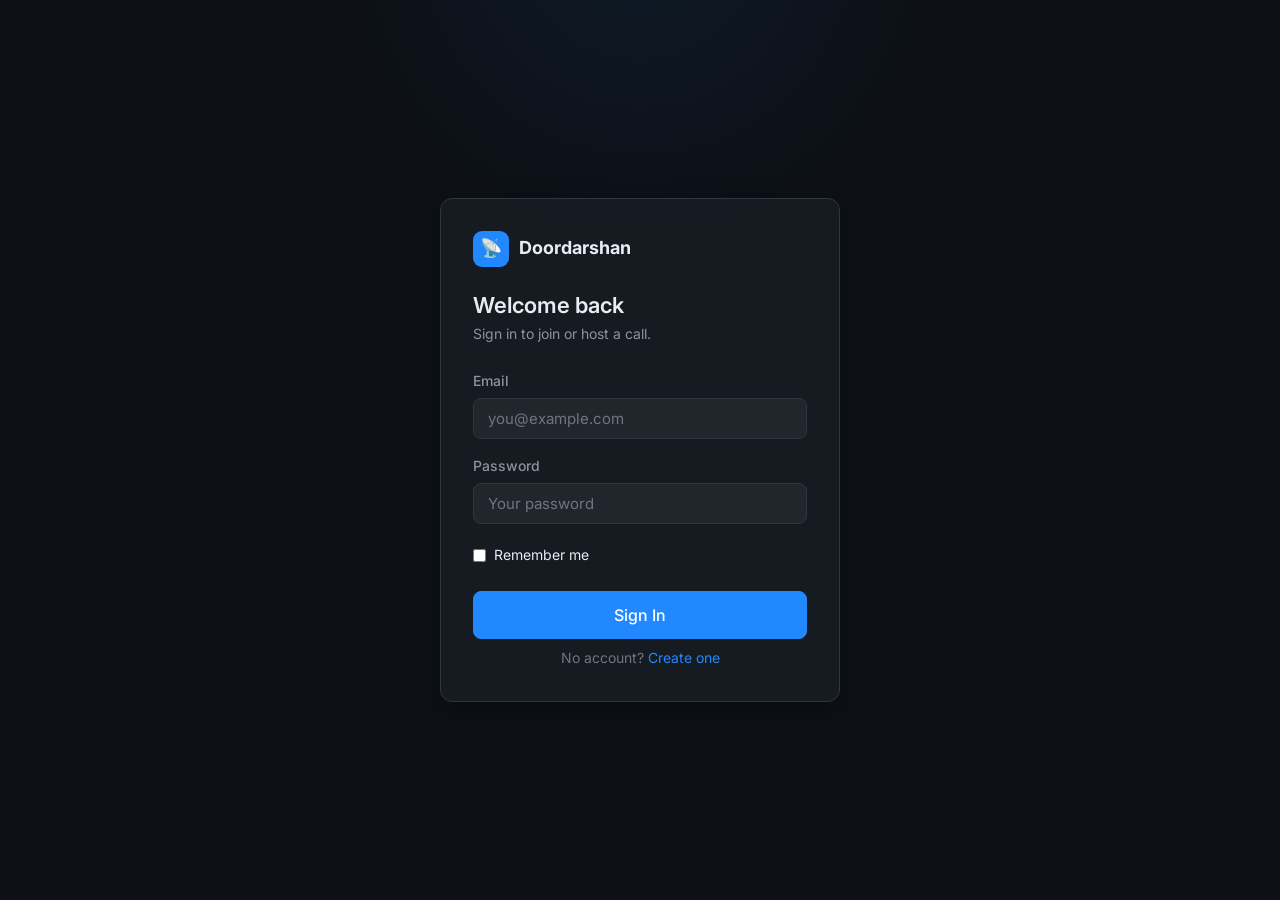
==== client/index.html @ 2a610131 "v0.2.0" ====
<!doctype html>
<html lang="en">
  <head>
    <meta charset="UTF-8" />
    <meta name="viewport" content="width=device-width, initial-scale=1.0" />
    <title>Sign In — Doordarshan</title>
    <link rel="stylesheet" href="css/styles.css" />
    <style>
      /* Page-specific: subtle animated gradient ring around the card */
      .auth-page::before {
        content: "";
        position: fixed;
        top: -40%;
        left: 50%;
        transform: translateX(-50%);
        width: 600px;
        height: 600px;
        background: radial-gradient(
          circle,
          rgba(33, 136, 255, 0.07) 0%,
          transparent 70%
        );
        pointer-events: none;
      }
    </style>
  </head>
  <body>
    <main class="auth-page">
      <div class="auth-card">
        <div class="auth-logo">
          <div class="auth-logo-icon">📡</div>
          Doordarshan
        </div>

        <h2 style="margin-bottom: 0.25rem">Welcome back</h2>
        <p
          class="text-muted"
          style="font-size: 0.875rem; margin-bottom: 1.5rem"
        >
          Sign in to join or host a call.
        </p>

        <div
          id="login-error"
          class="form-error"
          style="
            padding: 0.625rem 0.875rem;
            background: rgba(248, 81, 73, 0.08);
            border: 1px solid rgba(248, 81, 73, 0.3);
            border-radius: 8px;
            margin-bottom: 0.75rem;
          "
        ></div>

        <form class="auth-form" id="login-form" novalidate>
          <div class="form-group">
            <label class="form-label" for="email">Email</label>
            <input
              class="form-input"
              type="email"
              id="email"
              name="email"
              placeholder="you@example.com"
              autocomplete="email"
              required
            />
          </div>

          <div class="form-group">
            <label class="form-label" for="password">Password</label>
            <input
              class="form-input"
              type="password"
              id="password"
              name="password"
              placeholder="Your password"
              autocomplete="current-password"
              required
            />
          </div>

          <div
            class="flex items-center justify-between"
            style="margin-top: 0.25rem"
          >
            <label
              style="
                display: flex;
                align-items: center;
                gap: 0.5rem;
                font-size: 0.875rem;
                cursor: pointer;
              "
            >
              <input type="checkbox" id="remember-me" />
              Remember me
            </label>
          </div>

          <button
            class="btn btn-primary btn-lg w-full"
            type="submit"
            id="login-btn"
            style="margin-top: 0.5rem"
          >
            Sign In
          </button>
        </form>

        <p class="auth-divider">
          No account? <a href="register.html">Create one</a>
        </p>
      </div>
    </main>

    <div id="toast-container"></div>

    <script src="js/api.js"></script>
    <script src="js/auth.js"></script>
    <script>
      "use strict";
      const authUtils = window.DoordarshAuth;
      const api = window.DoordarshApi;

      // Redirect if already authenticated
      authUtils.redirectIfAuthed();

      const form = document.getElementById("login-form");
      const emailEl = document.getElementById("email");
      const passEl = document.getElementById("password");
      const rememberEl = document.getElementById("remember-me");
      const errorEl = document.getElementById("login-error");
      const loginBtn = document.getElementById("login-btn");

      function showError(msg) {
        errorEl.textContent = msg;
        errorEl.classList.add("visible");
      }
      function clearError() {
        errorEl.classList.remove("visible");
      }

      form.addEventListener("submit", async (e) => {
        e.preventDefault();
        clearError();

        const email = emailEl.value.trim();
        const password = passEl.value;

        if (!email || !password) {
          showError("Email and password are required.");
          return;
        }

        loginBtn.disabled = true;
        loginBtn.innerHTML = '<span class="spinner"></span> Signing in…';

        try {
          const { access_token } = await api.login({ email, password });
          authUtils.saveToken(access_token, rememberEl.checked);

          // Decode user id from token payload (sub field) and persist
          const payload = JSON.parse(
            atob(
              access_token.split(".")[1].replace(/-/g, "+").replace(/_/g, "/"),
            ),
          );
          // We store a minimal user object; we'll enrich it later if needed
          authUtils.saveUser({
            id: Number(payload.sub),
            username: email.split("@")[0],
            email,
          });

          window.location.href = "dashboard.html";
        } catch (err) {
          showError(err.message || "Invalid email or password.");
          loginBtn.disabled = false;
          loginBtn.textContent = "Sign In";
        }
      });
    </script>
  </body>
</html>
---- client/css/styles.css ----
@import url("https://fonts.googleapis.com/css2?family=Inter:wght@400;500;600;700&family=JetBrains+Mono:wght@400;600&display=swap");

:root {
  --bg: #0d1117;
  --surface: #161b22;
  --surface-2: #21262d;
  --surface-3: #2d333b;

  --border: #30363d;
  --border-focus: #388bfd;

  --accent: #2188ff;
  --accent-hover: #388bfd;
  --accent-dim: rgba(33, 136, 255, 0.15);

  --success: #3fb950;
  --danger: #f85149;
  --warning: #d29922;
  --info: #79c0ff;

  --text: #e6edf3;
  --text-muted: #8b949e;
  --text-faint: #6e7681;

  --radius: 8px;
  --radius-lg: 12px;
  --shadow: 0 8px 24px rgba(0, 0, 0, 0.4);
  --transition: 150ms ease;
}

*,
*::before,
*::after {
  box-sizing: border-box;
  margin: 0;
  padding: 0;
}

html {
  font-size: 16px;
  height: 100%;
}

body {
  font-family:
    "Inter",
    -apple-system,
    sans-serif;
  font-size: 0.9375rem;
  line-height: 1.6;
  background: var(--bg);
  color: var(--text);
  min-height: 100%;
  -webkit-font-smoothing: antialiased;
}

a {
  color: var(--accent);
  text-decoration: none;
}
a:hover {
  color: var(--accent-hover);
  text-decoration: underline;
}

img,
svg {
  display: block;
}

h1 {
  font-size: 1.75rem;
  font-weight: 700;
  line-height: 1.25;
  letter-spacing: -0.02em;
}
h2 {
  font-size: 1.375rem;
  font-weight: 600;
  line-height: 1.3;
}
h3 {
  font-size: 1.125rem;
  font-weight: 600;
}
h4 {
  font-size: 0.9375rem;
  font-weight: 600;
}

.mono {
  font-family: "JetBrains Mono", monospace;
  font-size: 0.875em;
  letter-spacing: 0.04em;
}

.container {
  width: 100%;
  max-width: 1100px;
  margin: 0 auto;
  padding: 0 1.25rem;
}
.flex {
  display: flex;
}
.flex-col {
  display: flex;
  flex-direction: column;
}
.items-center {
  align-items: center;
}
.justify-between {
  justify-content: space-between;
}
.gap-1 {
  gap: 0.5rem;
}
.gap-2 {
  gap: 1rem;
}
.gap-3 {
  gap: 1.5rem;
}
.gap-4 {
  gap: 2rem;
}
.mt-1 {
  margin-top: 0.5rem;
}
.mt-2 {
  margin-top: 1rem;
}
.mt-3 {
  margin-top: 1.5rem;
}
.text-muted {
  color: var(--text-muted);
}
.text-danger {
  color: var(--danger);
}
.text-success {
  color: var(--success);
}
.text-center {
  text-align: center;
}
.w-full {
  width: 100%;
}

.btn {
  display: inline-flex;
  align-items: center;
  justify-content: center;
  gap: 0.5rem;
  padding: 0.5625rem 1.125rem;
  border-radius: var(--radius);
  font-size: 0.9375rem;
  font-weight: 500;
  font-family: inherit;
  cursor: pointer;
  border: 1px solid transparent;
  transition:
    background var(--transition),
    border-color var(--transition),
    color var(--transition),
    opacity var(--transition);
  white-space: nowrap;
  line-height: 1.4;
}

.btn:disabled {
  opacity: 0.45;
  cursor: not-allowed;
  pointer-events: none;
}

.btn-primary {
  background: var(--accent);
  color: #fff;
  border-color: var(--accent);
}
.btn-primary:hover {
  background: var(--accent-hover);
  border-color: var(--accent-hover);
}

.btn-secondary {
  background: var(--surface-3);
  color: var(--text);
  border-color: var(--border);
}
.btn-secondary:hover {
  background: #3a424d;
  border-color: #545b64;
}

.btn-danger {
  background: transparent;
  color: var(--danger);
  border-color: rgba(248, 81, 73, 0.4);
}
.btn-danger:hover {
  background: rgba(248, 81, 73, 0.12);
  border-color: var(--danger);
}

.btn-ghost {
  background: transparent;
  color: var(--text-muted);
  border-color: transparent;
}
.btn-ghost:hover {
  background: var(--surface-2);
  color: var(--text);
}

.btn-sm {
  padding: 0.375rem 0.75rem;
  font-size: 0.8125rem;
}
.btn-lg {
  padding: 0.75rem 1.5rem;
  font-size: 1rem;
}
.btn-icon {
  padding: 0.5rem;
  min-width: 2.25rem;
  height: 2.25rem;
  border-radius: 50%;
}
.btn-icon.active {
  background: var(--accent-dim);
  color: var(--accent);
}

.form-group {
  display: flex;
  flex-direction: column;
  gap: 0.375rem;
}

.form-label {
  font-size: 0.875rem;
  font-weight: 500;
  color: var(--text-muted);
}

.form-input {
  width: 100%;
  padding: 0.625rem 0.875rem;
  background: var(--surface-2);
  border: 1px solid var(--border);
  border-radius: var(--radius);
  color: var(--text);
  font-size: 0.9375rem;
  font-family: inherit;
  transition:
    border-color var(--transition),
    box-shadow var(--transition);
  outline: none;
}
.form-input::placeholder {
  color: var(--text-faint);
}
.form-input:focus {
  border-color: var(--border-focus);
  box-shadow: 0 0 0 3px var(--accent-dim);
}

.form-hint {
  font-size: 0.8125rem;
  color: var(--text-faint);
}
.form-error {
  font-size: 0.8125rem;
  color: var(--danger);
  display: none;
}
.form-error.visible {
  display: block;
}

.card {
  background: var(--surface);
  border: 1px solid var(--border);
  border-radius: var(--radius-lg);
  padding: 1.5rem;
}

.card-header {
  display: flex;
  align-items: center;
  justify-content: space-between;
  margin-bottom: 1.25rem;
}

.badge {
  display: inline-flex;
  align-items: center;
  gap: 0.3rem;
  padding: 0.2rem 0.6rem;
  border-radius: 100px;
  font-size: 0.75rem;
  font-weight: 500;
}
.badge-success {
  background: rgba(63, 185, 80, 0.15);
  color: var(--success);
}
.badge-danger {
  background: rgba(248, 81, 73, 0.15);
  color: var(--danger);
}
.badge-info {
  background: rgba(121, 192, 255, 0.15);
  color: var(--info);
}

.dot {
  width: 7px;
  height: 7px;
  border-radius: 50%;
  background: currentColor;
  flex-shrink: 0;
}
.dot.pulse {
  animation: pulse 2s infinite;
}

@keyframes pulse {
  0%,
  100% {
    opacity: 1;
  }
  50% {
    opacity: 0.4;
  }
}

#toast-container {
  position: fixed;
  bottom: 1.5rem;
  right: 1.5rem;
  z-index: 9999;
  display: flex;
  flex-direction: column;
  gap: 0.5rem;
  pointer-events: none;
}

.toast {
  display: flex;
  align-items: center;
  gap: 0.75rem;
  padding: 0.75rem 1rem;
  background: var(--surface-3);
  border: 1px solid var(--border);
  border-radius: var(--radius);
  color: var(--text);
  font-size: 0.875rem;
  box-shadow: var(--shadow);
  pointer-events: auto;
  animation: toast-in 0.2s ease forwards;
  max-width: 360px;
}
.toast.leaving {
  animation: toast-out 0.2s ease forwards;
}
.toast-icon {
  flex-shrink: 0;
  font-size: 1rem;
}
.toast-success {
  border-left: 3px solid var(--success);
}
.toast-error {
  border-left: 3px solid var(--danger);
}
.toast-info {
  border-left: 3px solid var(--accent);
}

@keyframes toast-in {
  from {
    opacity: 0;
    transform: translateY(12px);
  }
  to {
    opacity: 1;
    transform: translateY(0);
  }
}
@keyframes toast-out {
  from {
    opacity: 1;
    transform: translateY(0);
  }
  to {
    opacity: 0;
    transform: translateY(12px);
  }
}

.modal-overlay {
  display: none;
  position: fixed;
  inset: 0;
  background: rgba(0, 0, 0, 0.65);
  z-index: 1000;
  align-items: center;
  justify-content: center;
  padding: 1rem;
  backdrop-filter: blur(2px);
}
.modal-overlay.open {
  display: flex;
}

.modal {
  background: var(--surface);
  border: 1px solid var(--border);
  border-radius: var(--radius-lg);
  width: 100%;
  max-width: 440px;
  box-shadow: var(--shadow);
  animation: modal-in 0.2s ease;
}
@keyframes modal-in {
  from {
    opacity: 0;
    transform: scale(0.96) translateY(-8px);
  }
  to {
    opacity: 1;
    transform: none;
  }
}

.modal-header {
  display: flex;
  align-items: center;
  justify-content: space-between;
  padding: 1.25rem 1.5rem 0;
}
.modal-body {
  padding: 1rem 1.5rem;
  display: flex;
  flex-direction: column;
  gap: 1rem;
}
.modal-footer {
  display: flex;
  justify-content: flex-end;
  gap: 0.75rem;
  padding: 0 1.5rem 1.25rem;
}

.topbar {
  height: 56px;
  border-bottom: 1px solid var(--border);
  background: var(--bg);
  position: sticky;
  top: 0;
  z-index: 100;
  display: flex;
  align-items: center;
}
.topbar .container {
  display: flex;
  align-items: center;
  justify-content: space-between;
}

.brand {
  display: flex;
  align-items: center;
  gap: 0.6rem;
  color: var(--text);
  font-weight: 700;
  font-size: 1.0625rem;
  letter-spacing: -0.01em;
}
.brand-icon {
  width: 28px;
  height: 28px;
  background: var(--accent);
  border-radius: 7px;
  display: flex;
  align-items: center;
  justify-content: center;
  font-size: 0.875rem;
}

.nav-actions {
  display: flex;
  align-items: center;
  gap: 0.5rem;
}

.auth-page {
  min-height: 100vh;
  display: grid;
  place-items: center;
  padding: 2rem 1rem;
}

.auth-card {
  width: 100%;
  max-width: 400px;
  background: var(--surface);
  border: 1px solid var(--border);
  border-radius: var(--radius-lg);
  padding: 2rem;
  box-shadow: var(--shadow);
}

.auth-logo {
  display: flex;
  align-items: center;
  gap: 0.625rem;
  margin-bottom: 1.5rem;
  font-weight: 700;
  font-size: 1.125rem;
}
.auth-logo-icon {
  width: 36px;
  height: 36px;
  background: var(--accent);
  border-radius: 9px;
  display: flex;
  align-items: center;
  justify-content: center;
  font-size: 1.125rem;
}

.auth-form {
  display: flex;
  flex-direction: column;
  gap: 1rem;
}
.auth-divider {
  text-align: center;
  font-size: 0.875rem;
  color: var(--text-faint);
  margin-top: 0.5rem;
}

.dashboard-layout {
  padding: 2rem 0;
  display: flex;
  flex-direction: column;
  gap: 2rem;
}

.section-header {
  display: flex;
  align-items: center;
  justify-content: space-between;
  margin-bottom: 1rem;
}

.quick-actions {
  display: grid;
  grid-template-columns: repeat(auto-fit, minmax(200px, 1fr));
  gap: 1rem;
}
.quick-action {
  background: var(--surface);
  border: 1px solid var(--border);
  border-radius: var(--radius-lg);
  padding: 1.25rem;
  cursor: pointer;
  transition:
    border-color var(--transition),
    background var(--transition);
  display: flex;
  flex-direction: column;
  gap: 0.625rem;
  text-align: left;
}
.quick-action:hover {
  border-color: var(--accent);
  background: var(--surface-2);
}
.quick-action-icon {
  width: 40px;
  height: 40px;
  border-radius: 10px;
  display: flex;
  align-items: center;
  justify-content: center;
  font-size: 1.125rem;
}
.quick-action-icon.blue {
  background: var(--accent-dim);
}
.quick-action-icon.green {
  background: rgba(63, 185, 80, 0.15);
}
.quick-action-icon.purple {
  background: rgba(188, 140, 255, 0.15);
}
.quick-action-title {
  font-weight: 600;
  font-size: 0.9375rem;
}
.quick-action-desc {
  font-size: 0.8125rem;
  color: var(--text-muted);
}

.quick-action-title {
    font-size: 1.1rem;
    font-weight: 600;
    color: #ffffff;
}

.quick-action-desc {
    margin-top: 0.35rem;
    font-size: 0.95rem;
    color: #94a3b8;
}

.rooms-grid {
  display: grid;
  grid-template-columns: repeat(auto-fill, minmax(280px, 1fr));
  gap: 1rem;
}

.room-card {
  background: var(--surface);
  border: 1px solid var(--border);
  border-radius: var(--radius-lg);
  padding: 1.25rem;
  display: flex;
  flex-direction: column;
  gap: 0.875rem;
  transition:
    border-color var(--transition),
    box-shadow var(--transition);
}
.room-card:hover {
  border-color: #4a5260;
  box-shadow: 0 4px 16px rgba(0, 0, 0, 0.25);
}

.room-title {
  font-weight: 600;
  font-size: 1rem;
}

.room-code-badge {
  display: inline-flex;
  align-items: center;
  gap: 0.5rem;
  padding: 0.375rem 0.75rem;
  background: rgba(33, 136, 255, 0.08);
  border: 1px solid rgba(33, 136, 255, 0.25);
  border-radius: 6px;
  cursor: pointer;
  transition:
    background var(--transition),
    border-color var(--transition);
  width: fit-content;
}
.room-code-badge:hover {
  background: var(--accent-dim);
  border-color: var(--accent);
}
.room-code-badge .code-text {
  font-family: "JetBrains Mono", monospace;
  font-size: 0.875rem;
  font-weight: 600;
  color: var(--accent);
  letter-spacing: 0.06em;
}
.room-code-badge .copy-icon {
  font-size: 0.75rem;
  color: var(--text-faint);
  transition: color var(--transition);
}
.room-code-badge:hover .copy-icon {
  color: var(--accent);
}

.live-dot {
  display: inline-flex;
  align-items: center;
  gap: 0.35rem;
  font-size: 0.75rem;
  font-weight: 500;
  color: var(--success);
}
.live-dot::before {
  content: "";
  width: 7px;
  height: 7px;
  border-radius: 50%;
  background: var(--success);
  animation: pulse 2s infinite;
}

.room-card-footer {
  display: flex;
  align-items: center;
  justify-content: space-between;
  margin-top: auto;
  padding-top: 0.75rem;
  border-top: 1px solid var(--border);
}

.empty-state {
  text-align: center;
  padding: 3rem 1.5rem;
  color: var(--text-muted);
  border: 1px dashed var(--border);
  border-radius: var(--radius-lg);
}
.empty-state-icon {
  font-size: 2.5rem;
  margin-bottom: 0.75rem;
}
.empty-state p {
  font-size: 0.9375rem;
}

.meetings-list {
  display: flex;
  flex-direction: column;
  gap: 0.75rem;
}
.meeting-item {
  display: flex;
  align-items: center;
  gap: 1rem;
  background: var(--surface);
  border: 1px solid var(--border);
  border-radius: var(--radius);
  padding: 1rem 1.25rem;
  transition: border-color var(--transition);
}
.meeting-item:hover {
  border-color: #4a5260;
}
.meeting-time-block {
  min-width: 68px;
  text-align: center;
  background: var(--surface-2);
  border-radius: 8px;
  padding: 0.5rem;
}
.meeting-date {
  font-size: 0.75rem;
  color: var(--text-muted);
}
.meeting-time {
  font-size: 1rem;
  font-weight: 700;
  color: var(--accent);
}
.meeting-info {
  flex: 1;
  min-width: 0;
}
.meeting-title {
  font-weight: 600;
}
.meeting-desc {
  font-size: 0.8125rem;
  color: var(--text-muted);
  white-space: nowrap;
  overflow: hidden;
  text-overflow: ellipsis;
}
.meeting-actions {
  display: flex;
  gap: 0.5rem;
  flex-shrink: 0;
}

.join-bar {
  display: flex;
  gap: 0.75rem;
  background: var(--surface);
  border: 1px solid var(--border);
  border-radius: var(--radius-lg);
  padding: 1.25rem;
  align-items: flex-end;
}
.join-bar .form-group {
  flex: 1;
}
.join-bar .form-input {
  font-family: "JetBrains Mono", monospace;
  letter-spacing: 0.06em;
}

.room-page {
  display: flex;
  flex-direction: column;
  height: 100vh;
  overflow: hidden;
}

.room-topbar {
  height: 52px;
  background: var(--surface);
  border-bottom: 1px solid var(--border);
  display: flex;
  align-items: center;
  justify-content: space-between;
  padding: 0 1rem;
  flex-shrink: 0;
  gap: 1rem;
}
.room-topbar-left {
  display: flex;
  align-items: center;
  gap: 1rem;
}
.room-topbar-right {
  display: flex;
  align-items: center;
  gap: 0.5rem;
}

.room-name {
  font-weight: 600;
  font-size: 0.9375rem;
}

.topbar-code {
  display: inline-flex;
  align-items: center;
  gap: 0.4rem;
  padding: 0.25rem 0.625rem;
  background: rgba(33, 136, 255, 0.08);
  border: 1px solid rgba(33, 136, 255, 0.25);
  border-radius: 6px;
  cursor: pointer;
  transition: background var(--transition);
}
.topbar-code:hover {
  background: var(--accent-dim);
}
.topbar-code .code-text {
  font-family: "JetBrains Mono", monospace;
  font-size: 0.8125rem;
  font-weight: 600;
  color: var(--accent);
  letter-spacing: 0.08em;
}

.room-body {
  display: flex;
  flex: 1;
  overflow: hidden;
}

.video-area {
  flex: 1;
  display: flex;
  flex-direction: column;
  overflow: hidden;
  background: #0a0d10;
}

.video-grid {
  flex: 1;
  display: grid;
  gap: 6px;
  padding: 12px;
  overflow: hidden;
  align-content: center;
  justify-content: center;
}

.video-grid.count-1 {
  grid-template-columns: 1fr;
  max-width: 900px;
  margin: auto;
}
.video-grid.count-2 {
  grid-template-columns: 1fr 1fr;
}
.video-grid.count-3 {
  grid-template-columns: 1fr 1fr;
  grid-template-rows: 1fr 1fr;
}
.video-grid.count-3 .video-tile:first-child {
  grid-column: 1 / -1;
}
.video-grid.count-4 {
  grid-template-columns: 1fr 1fr;
}
.video-grid.count-5,
.video-grid.count-6 {
  grid-template-columns: repeat(3, 1fr);
}
.video-grid.count-7,
.video-grid.count-8,
.video-grid.count-9 {
  grid-template-columns: repeat(3, 1fr);
}

.video-tile {
  position: relative;
  background: var(--surface);
  border-radius: 10px;
  overflow: hidden;
  border: 2px solid transparent;
  transition: border-color 0.2s;
  aspect-ratio: 16 / 9;
  min-height: 140px;
}

.video-tile.speaking {
  border-color: var(--success);
}

.video-tile video {
  width: 100%;
  height: 100%;
  object-fit: cover;
  display: block;
}

.video-tile .tile-avatar {
  position: absolute;
  inset: 0;
  display: flex;
  flex-direction: column;
  align-items: center;
  justify-content: center;
  gap: 0.5rem;
  background: var(--surface-2);
}
.avatar-circle {
  width: 64px;
  height: 64px;
  border-radius: 50%;
  background: var(--accent);
  display: flex;
  align-items: center;
  justify-content: center;
  font-size: 1.5rem;
  font-weight: 700;
  color: #fff;
  flex-shrink: 0;
}
.avatar-circle.sm {
  width: 36px;
  height: 36px;
  font-size: 0.9rem;
}
.tile-username {
  font-size: 0.875rem;
  font-weight: 500;
  color: var(--text);
}
.tile-label {
  position: absolute;
  bottom: 0.5rem;
  left: 0.5rem;
  right: 0.5rem;
  display: flex;
  align-items: center;
  justify-content: space-between;
}
.tile-name-pill {
  font-size: 0.75rem;
  font-weight: 500;
  background: rgba(0, 0, 0, 0.6);
  color: #fff;
  padding: 0.2rem 0.5rem;
  border-radius: 4px;
  backdrop-filter: blur(4px);
}
.tile-mute-icon {
  background: rgba(248, 81, 73, 0.8);
  color: #fff;
  border-radius: 50%;
  width: 22px;
  height: 22px;
  display: flex;
  align-items: center;
  justify-content: center;
  font-size: 0.6rem;
}

.video-tile.self-tile {
  border-color: rgba(33, 136, 255, 0.4);
}

.controls-bar {
  height: 68px;
  background: var(--surface);
  border-top: 1px solid var(--border);
  display: flex;
  align-items: center;
  justify-content: center;
  gap: 0.75rem;
  padding: 0 1rem;
  flex-shrink: 0;
}

.ctrl-btn {
  display: flex;
  flex-direction: column;
  align-items: center;
  gap: 0.2rem;
  background: var(--surface-2);
  border: 1px solid var(--border);
  border-radius: 12px;
  padding: 0.5rem 0.875rem;
  cursor: pointer;
  color: var(--text);
  font-size: 1.25rem;
  transition:
    background var(--transition),
    border-color var(--transition),
    color var(--transition);
  min-width: 56px;
}
.ctrl-btn:hover {
  background: var(--surface-3);
  border-color: #545b64;
}
.ctrl-btn.muted {
  background: rgba(248, 81, 73, 0.15);
  border-color: rgba(248, 81, 73, 0.4);
  color: var(--danger);
}
.ctrl-btn.active {
  background: var(--accent-dim);
  border-color: rgba(33, 136, 255, 0.4);
  color: var(--accent);
}
.ctrl-label {
  font-size: 0.625rem;
  font-weight: 500;
  color: var(--text-muted);
  letter-spacing: 0.03em;
}

.ctrl-btn-leave {
  background: var(--danger);
  border-color: var(--danger);
  color: #fff;
}
.ctrl-btn-leave:hover {
  background: #e03b34;
  border-color: #e03b34;
}

.room-sidebar {
  width: 300px;
  flex-shrink: 0;
  background: var(--surface);
  border-left: 1px solid var(--border);
  display: flex;
  flex-direction: column;
  overflow: hidden;
  transition: width 0.2s ease;
}
.room-sidebar.collapsed {
  width: 0;
  overflow: hidden;
}

.sidebar-tabs {
  display: flex;
  border-bottom: 1px solid var(--border);
  flex-shrink: 0;
}
.sidebar-tab {
  flex: 1;
  padding: 0.75rem;
  font-size: 0.875rem;
  font-weight: 500;
  color: var(--text-muted);
  cursor: pointer;
  text-align: center;
  border-bottom: 2px solid transparent;
  transition:
    color var(--transition),
    border-color var(--transition);
  background: none;
  border-top: none;
  border-left: none;
  border-right: none;
  font-family: inherit;
}
.sidebar-tab:hover {
  color: var(--text);
}
.sidebar-tab.active {
  color: var(--text);
  border-bottom-color: var(--accent);
}

.sidebar-panel {
  display: flex;
  flex-direction: column;
  flex: 1;
  overflow: hidden;
}
.sidebar-panel.hidden {
  display: none;
}

.participants-list {
  flex: 1;
  overflow-y: auto;
  padding: 0.75rem;
  display: flex;
  flex-direction: column;
  gap: 0.375rem;
}

.participant-item {
  display: flex;
  align-items: center;
  gap: 0.625rem;
  padding: 0.5rem 0.625rem;
  border-radius: 8px;
  transition: background var(--transition);
}
.participant-item:hover {
  background: var(--surface-2);
}
.participant-name {
  font-size: 0.9rem;
  flex: 1;
}
.participant-badge {
  font-size: 0.7rem;
  color: var(--text-faint);
}

.chat-messages {
  flex: 1;
  overflow-y: auto;
  padding: 0.75rem;
  display: flex;
  flex-direction: column;
  gap: 0.625rem;
}

.chat-msg {
  display: flex;
  flex-direction: column;
  gap: 0.125rem;
}
.chat-msg-header {
  display: flex;
  align-items: center;
  gap: 0.5rem;
}
.chat-msg-name {
  font-size: 0.8125rem;
  font-weight: 600;
}
.chat-msg-time {
  font-size: 0.7rem;
  color: var(--text-faint);
}
.chat-msg-body {
  font-size: 0.875rem;
  color: var(--text-muted);
  background: var(--surface-2);
  border-radius: 0 8px 8px 8px;
  padding: 0.5rem 0.75rem;
  word-break: break-word;
  line-height: 1.45;
}
.chat-msg.self .chat-msg-body {
  background: var(--accent-dim);
  border-color: rgba(33, 136, 255, 0.2);
}
.chat-msg.self .chat-msg-name {
  color: var(--accent);
}

.chat-system-msg {
  font-size: 0.75rem;
  color: var(--text-faint);
  text-align: center;
  padding: 0.25rem;
}

.chat-input-area {
  padding: 0.75rem;
  border-top: 1px solid var(--border);
  display: flex;
  gap: 0.5rem;
  align-items: flex-end;
  flex-shrink: 0;
}
.chat-textarea {
  flex: 1;
  background: var(--surface-2);
  border: 1px solid var(--border);
  border-radius: 8px;
  color: var(--text);
  font-family: inherit;
  font-size: 0.875rem;
  padding: 0.5rem 0.75rem;
  resize: none;
  outline: none;
  max-height: 100px;
  line-height: 1.5;
  transition: border-color var(--transition);
}
.chat-textarea::placeholder {
  color: var(--text-faint);
}
.chat-textarea:focus {
  border-color: var(--border-focus);
}

.ws-status {
  display: inline-flex;
  align-items: center;
  gap: 0.4rem;
  font-size: 0.75rem;
  font-weight: 500;
  color: var(--text-faint);
}
.ws-status .ws-dot {
  width: 7px;
  height: 7px;
  border-radius: 50%;
  background: var(--text-faint);
  transition: background 0.3s;
}
.ws-status.connected .ws-dot {
  background: var(--success);
}
.ws-status.connected {
  color: var(--success);
}
.ws-status.connecting .ws-dot {
  background: var(--warning);
  animation: pulse 1s infinite;
}
.ws-status.connecting {
  color: var(--warning);
}
.ws-status.disconnected .ws-dot {
  background: var(--danger);
}
.ws-status.disconnected {
  color: var(--danger);
}

::-webkit-scrollbar {
  width: 6px;
}
::-webkit-scrollbar-track {
  background: transparent;
}
::-webkit-scrollbar-thumb {
  background: var(--surface-3);
  border-radius: 3px;
}
::-webkit-scrollbar-thumb:hover {
  background: #4a5260;
}

.spinner {
  width: 20px;
  height: 20px;
  border: 2px solid var(--border);
  border-top-color: var(--accent);
  border-radius: 50%;
  animation: spin 0.7s linear infinite;
  display: inline-block;
}
@keyframes spin {
  to {
    transform: rotate(360deg);
  }
}

.loading-overlay {
  position: fixed;
  inset: 0;
  background: var(--bg);
  display: flex;
  flex-direction: column;
  align-items: center;
  justify-content: center;
  gap: 1rem;
  z-index: 9000;
}

@media (max-width: 768px) {
  .room-sidebar {
    display: none;
  }
  .quick-actions {
    grid-template-columns: 1fr 1fr;
  }
  .rooms-grid {
    grid-template-columns: 1fr;
  }
  .join-bar {
    flex-direction: column;
  }
  h1 {
    font-size: 1.5rem;
  }
}
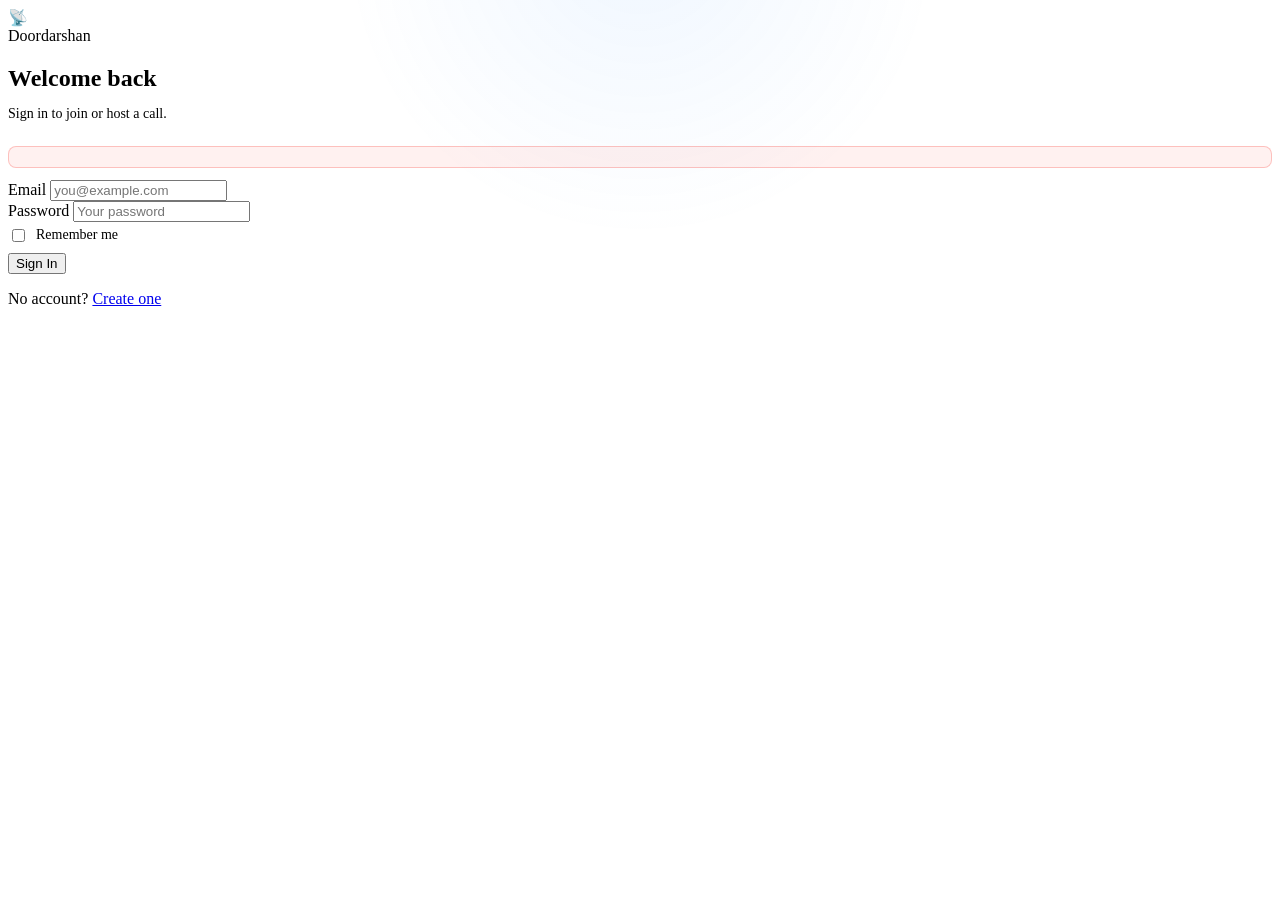
==== commit 777b84f2: "ready for deployment" ====
--- a/client/index.html
+++ b/client/index.html
@@ -4,7 +4,7 @@
     <meta charset="UTF-8" />
     <meta name="viewport" content="width=device-width, initial-scale=1.0" />
     <title>Sign In — Doordarshan</title>
-    <link rel="stylesheet" href="css/styles.css" />
+    <link rel="stylesheet" href="/client/css/style.css">
     <style>
       /* Page-specific: subtle animated gradient ring around the card */
       .auth-page::before {
@@ -115,8 +115,8 @@
 
     <div id="toast-container"></div>
 
-    <script src="js/api.js"></script>
-    <script src="js/auth.js"></script>
+    <script src="client/js/api.js"></script>
+    <script src="client/js/auth.js"></script>
     <script>
       "use strict";
       const authUtils = window.DoordarshAuth;
